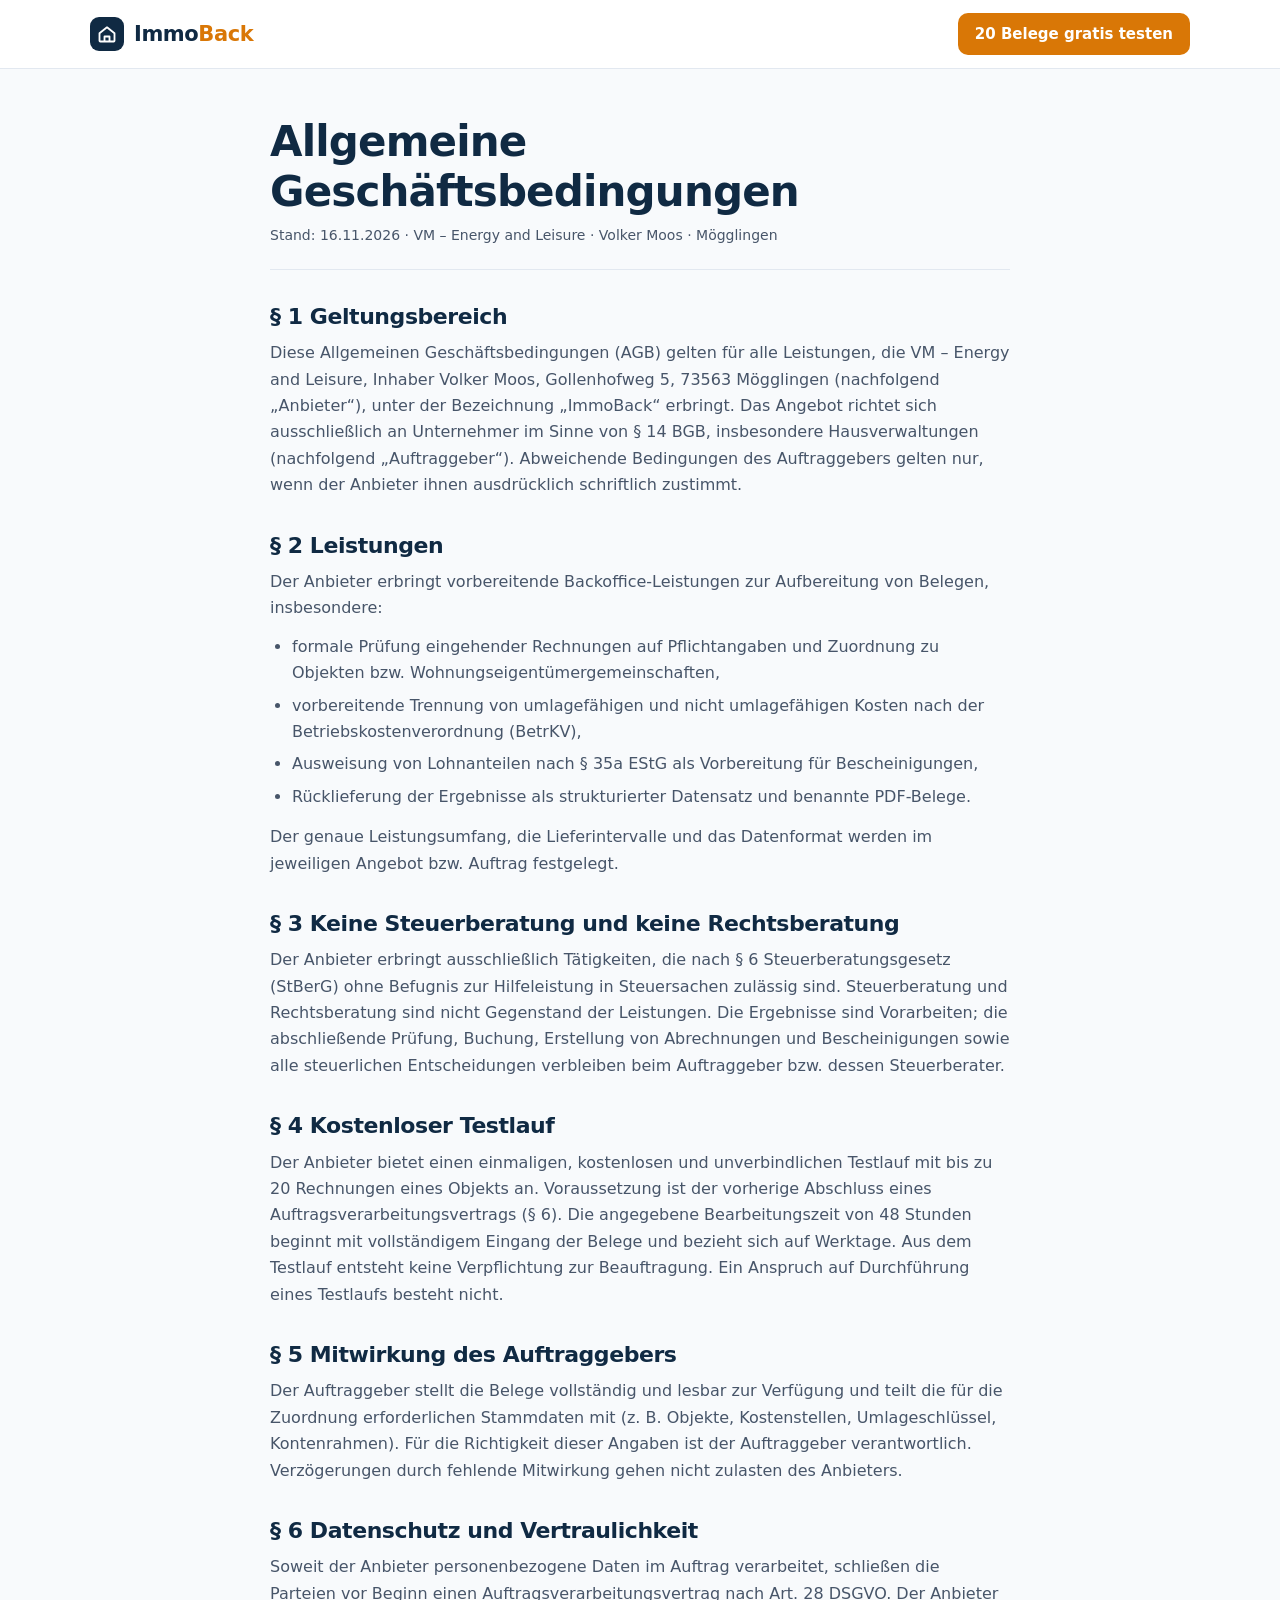
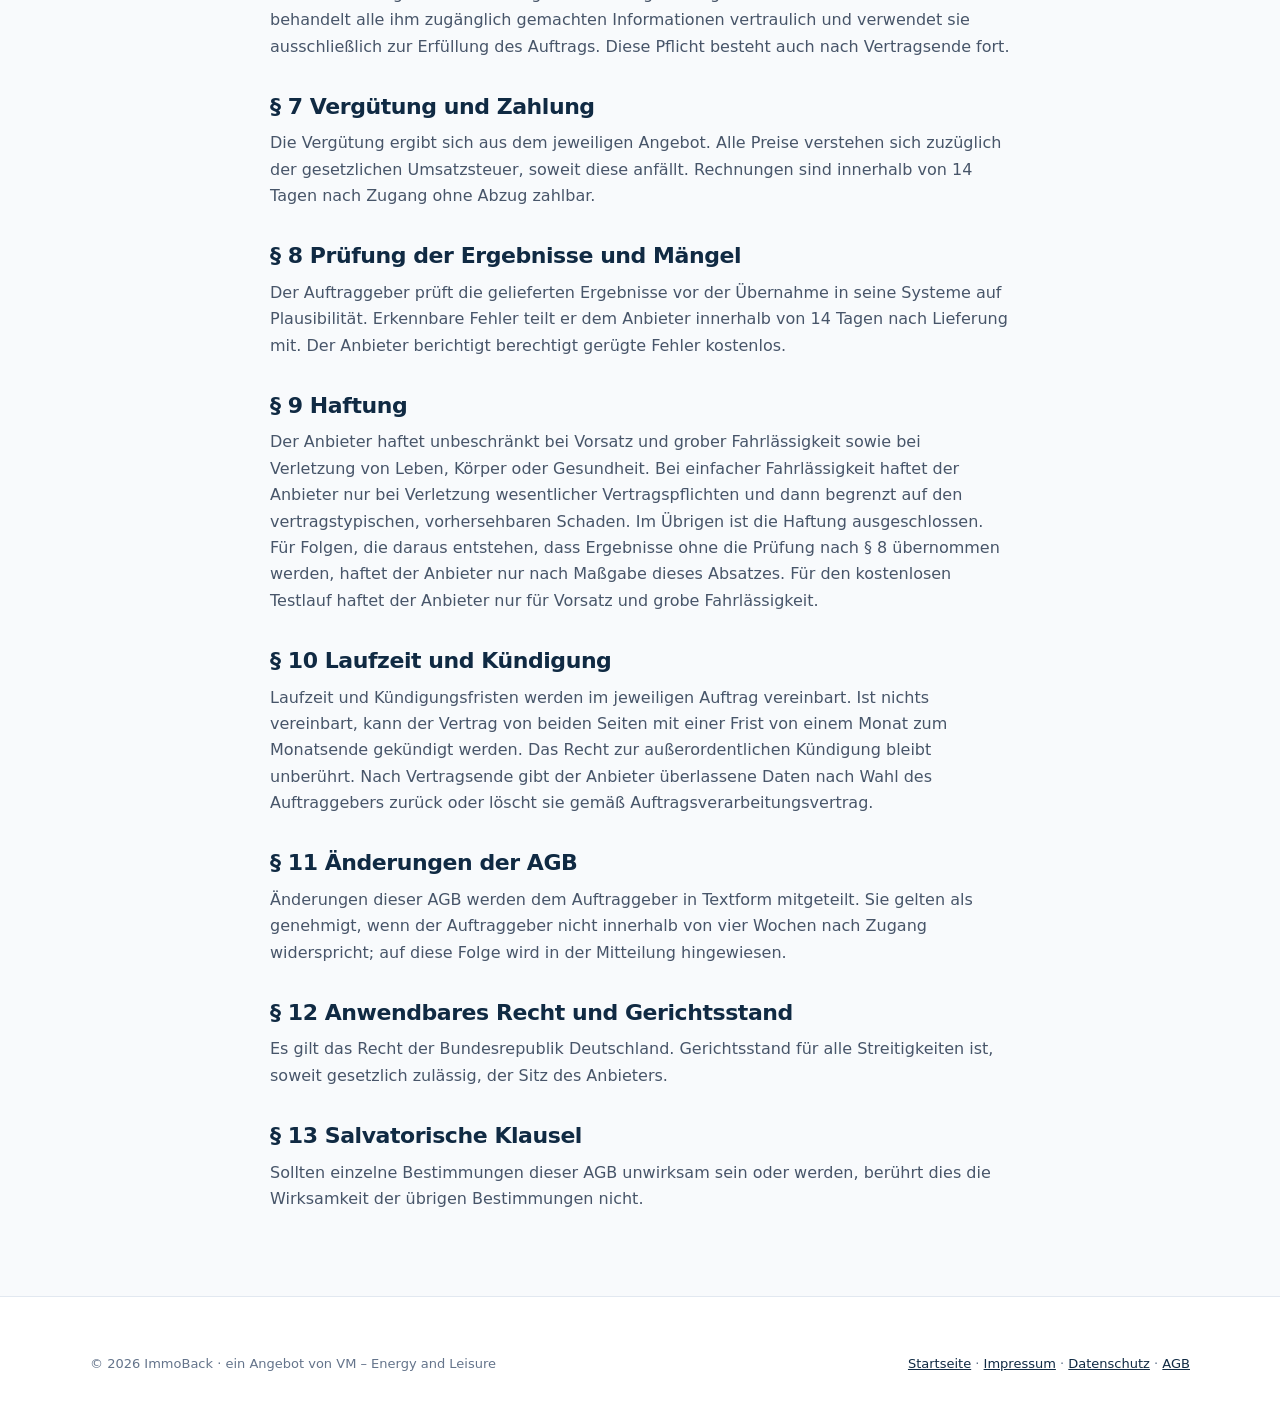
==== agb.html @ 3769d1e3 "ImmoBack Landingpage mit Impressum, Datenschutz und AGB (16.11.2026) Co-Authored-By: Claude Opus 5.5" ====
<!DOCTYPE html>
<!-- ImmoBack – agb.html -->
<!-- Erstellt: 16.11.2026 · Grundlage: AGB DokumentenOrganizer (VM – Energy and Leisure), angepasst auf Dienstleistung B2B -->
<!-- Hinweis: Vor Veröffentlichung rechtlich prüfen lassen (insbesondere § 3 / § 6 StBerG und Haftung). -->
<html lang="de">
<head>
<meta charset="UTF-8">
<meta name="viewport" content="width=device-width, initial-scale=1.0">
<title>AGB – ImmoBack</title>
<meta name="robots" content="noindex,follow">
<link rel="stylesheet" href="style.css">
</head>
<body>

<header class="site-header">
  <div class="wrap header-inner">
    <a href="index.html" class="logo" aria-label="ImmoBack – zur Startseite">
      <span class="logo-mark" aria-hidden="true"><svg width="20" height="20" viewBox="0 0 24 24" fill="none" stroke="currentColor" stroke-width="2.2" stroke-linejoin="round"><path d="M3 11l9-7 9 7v9a1 1 0 0 1-1 1H4a1 1 0 0 1-1-1z"/><path d="M9 21v-6h6v6"/></svg></span>
      <span>Immo<span class="accent">Back</span></span>
    </a>
    <a href="index.html#testlauf" class="btn btn-primary btn-sm">20 Belege gratis testen</a>
  </div>
</header>

<main class="legal">
  <div class="wrap">
    <h1>Allgemeine Geschäftsbedingungen</h1>
    <p class="meta">Stand: 16.11.2026 · VM – Energy and Leisure · Volker Moos · Mögglingen</p>

    <h2>§ 1 Geltungsbereich</h2>
    <p>Diese Allgemeinen Geschäftsbedingungen (AGB) gelten für alle Leistungen, die VM – Energy and Leisure, Inhaber Volker Moos, Gollenhofweg 5, 73563 Mögglingen (nachfolgend „Anbieter“), unter der Bezeichnung „ImmoBack“ erbringt. Das Angebot richtet sich ausschließlich an Unternehmer im Sinne von § 14 BGB, insbesondere Hausverwaltungen (nachfolgend „Auftraggeber“). Abweichende Bedingungen des Auftraggebers gelten nur, wenn der Anbieter ihnen ausdrücklich schriftlich zustimmt.</p>

    <h2>§ 2 Leistungen</h2>
    <p>Der Anbieter erbringt vorbereitende Backoffice-Leistungen zur Aufbereitung von Belegen, insbesondere:</p>
    <ul>
      <li>formale Prüfung eingehender Rechnungen auf Pflichtangaben und Zuordnung zu Objekten bzw. Wohnungseigentümergemeinschaften,</li>
      <li>vorbereitende Trennung von umlagefähigen und nicht umlagefähigen Kosten nach der Betriebskostenverordnung (BetrKV),</li>
      <li>Ausweisung von Lohnanteilen nach § 35a EStG als Vorbereitung für Bescheinigungen,</li>
      <li>Rücklieferung der Ergebnisse als strukturierter Datensatz und benannte PDF-Belege.</li>
    </ul>
    <p>Der genaue Leistungsumfang, die Lieferintervalle und das Datenformat werden im jeweiligen Angebot bzw. Auftrag festgelegt.</p>

    <h2>§ 3 Keine Steuerberatung und keine Rechtsberatung</h2>
    <p>Der Anbieter erbringt ausschließlich Tätigkeiten, die nach § 6 Steuerberatungsgesetz (StBerG) ohne Befugnis zur Hilfeleistung in Steuersachen zulässig sind. Steuerberatung und Rechtsberatung sind nicht Gegenstand der Leistungen. Die Ergebnisse sind Vorarbeiten; die abschließende Prüfung, Buchung, Erstellung von Abrechnungen und Bescheinigungen sowie alle steuerlichen Entscheidungen verbleiben beim Auftraggeber bzw. dessen Steuerberater.</p>

    <h2>§ 4 Kostenloser Testlauf</h2>
    <p>Der Anbieter bietet einen einmaligen, kostenlosen und unverbindlichen Testlauf mit bis zu 20 Rechnungen eines Objekts an. Voraussetzung ist der vorherige Abschluss eines Auftragsverarbeitungsvertrags (§ 6). Die angegebene Bearbeitungszeit von 48 Stunden beginnt mit vollständigem Eingang der Belege und bezieht sich auf Werktage. Aus dem Testlauf entsteht keine Verpflichtung zur Beauftragung. Ein Anspruch auf Durchführung eines Testlaufs besteht nicht.</p>

    <h2>§ 5 Mitwirkung des Auftraggebers</h2>
    <p>Der Auftraggeber stellt die Belege vollständig und lesbar zur Verfügung und teilt die für die Zuordnung erforderlichen Stammdaten mit (z. B. Objekte, Kostenstellen, Umlageschlüssel, Kontenrahmen). Für die Richtigkeit dieser Angaben ist der Auftraggeber verantwortlich. Verzögerungen durch fehlende Mitwirkung gehen nicht zulasten des Anbieters.</p>

    <h2>§ 6 Datenschutz und Vertraulichkeit</h2>
    <p>Soweit der Anbieter personenbezogene Daten im Auftrag verarbeitet, schließen die Parteien vor Beginn einen Auftragsverarbeitungsvertrag nach Art. 28 DSGVO. Der Anbieter behandelt alle ihm zugänglich gemachten Informationen vertraulich und verwendet sie ausschließlich zur Erfüllung des Auftrags. Diese Pflicht besteht auch nach Vertragsende fort.</p>

    <h2>§ 7 Vergütung und Zahlung</h2>
    <p>Die Vergütung ergibt sich aus dem jeweiligen Angebot. Alle Preise verstehen sich zuzüglich der gesetzlichen Umsatzsteuer, soweit diese anfällt. Rechnungen sind innerhalb von 14 Tagen nach Zugang ohne Abzug zahlbar.</p>

    <h2>§ 8 Prüfung der Ergebnisse und Mängel</h2>
    <p>Der Auftraggeber prüft die gelieferten Ergebnisse vor der Übernahme in seine Systeme auf Plausibilität. Erkennbare Fehler teilt er dem Anbieter innerhalb von 14 Tagen nach Lieferung mit. Der Anbieter berichtigt berechtigt gerügte Fehler kostenlos.</p>

    <h2>§ 9 Haftung</h2>
    <p>Der Anbieter haftet unbeschränkt bei Vorsatz und grober Fahrlässigkeit sowie bei Verletzung von Leben, Körper oder Gesundheit. Bei einfacher Fahrlässigkeit haftet der Anbieter nur bei Verletzung wesentlicher Vertragspflichten und dann begrenzt auf den vertragstypischen, vorhersehbaren Schaden. Im Übrigen ist die Haftung ausgeschlossen. Für Folgen, die daraus entstehen, dass Ergebnisse ohne die Prüfung nach § 8 übernommen werden, haftet der Anbieter nur nach Maßgabe dieses Absatzes. Für den kostenlosen Testlauf haftet der Anbieter nur für Vorsatz und grobe Fahrlässigkeit.</p>

    <h2>§ 10 Laufzeit und Kündigung</h2>
    <p>Laufzeit und Kündigungsfristen werden im jeweiligen Auftrag vereinbart. Ist nichts vereinbart, kann der Vertrag von beiden Seiten mit einer Frist von einem Monat zum Monatsende gekündigt werden. Das Recht zur außerordentlichen Kündigung bleibt unberührt. Nach Vertragsende gibt der Anbieter überlassene Daten nach Wahl des Auftraggebers zurück oder löscht sie gemäß Auftragsverarbeitungsvertrag.</p>

    <h2>§ 11 Änderungen der AGB</h2>
    <p>Änderungen dieser AGB werden dem Auftraggeber in Textform mitgeteilt. Sie gelten als genehmigt, wenn der Auftraggeber nicht innerhalb von vier Wochen nach Zugang widerspricht; auf diese Folge wird in der Mitteilung hingewiesen.</p>

    <h2>§ 12 Anwendbares Recht und Gerichtsstand</h2>
    <p>Es gilt das Recht der Bundesrepublik Deutschland. Gerichtsstand für alle Streitigkeiten ist, soweit gesetzlich zulässig, der Sitz des Anbieters.</p>

    <h2>§ 13 Salvatorische Klausel</h2>
    <p>Sollten einzelne Bestimmungen dieser AGB unwirksam sein oder werden, berührt dies die Wirksamkeit der übrigen Bestimmungen nicht.</p>
  </div>
</main>

<footer class="site-footer">
  <div class="wrap">
    <div class="footer-bottom" style="margin-top:0;border-top:0;padding-top:0;">
      <span>© 2026 ImmoBack · ein Angebot von VM – Energy and Leisure</span>
      <span><a href="index.html">Startseite</a> · <a href="impressum.html">Impressum</a> · <a href="datenschutz.html">Datenschutz</a> · <a href="agb.html">AGB</a></span>
    </div>
  </div>
</footer>
</body>
</html>
---- style.css ----
/* ImmoBack – Landingpage – style.css */
/* Erstellt: 16.11.2026 */

/* Schrift: Inter, falls auf dem Gerät installiert, sonst Systemschrift. Keine externen Schriftquellen. */

:root{
  --navy:#102A43;
  --navy-2:#243B53;
  --navy-3:#486581;
  --bg:#F8FAFC;
  --white:#FFFFFF;
  --line:#E2E8F0;
  --text:#102A43;
  --text-2:#475569;
  --accent:#D97706;
  --accent-dark:#B45309;
  --accent-soft:#FEF3C7;
  --ok:#047857;
  --err:#B91C1C;
  --radius:14px;
  --wrap:1140px;
  --font:"Inter",system-ui,-apple-system,"Segoe UI",Roboto,Arial,sans-serif;
}

*,*::before,*::after{box-sizing:border-box;margin:0;padding:0;}
html{scroll-behavior:smooth;scroll-padding-top:84px;-webkit-text-size-adjust:100%;}
body{background:var(--bg);color:var(--text);font-family:var(--font);font-size:17px;line-height:1.65;-webkit-font-smoothing:antialiased;overflow-x:hidden;}
img,svg{display:block;max-width:100%;}
a{color:var(--navy);}
:focus-visible{outline:3px solid var(--accent);outline-offset:3px;border-radius:6px;}

.wrap{width:100%;max-width:var(--wrap);margin:0 auto;padding:0 20px;}
.skip{position:absolute;left:-9999px;top:0;background:var(--navy);color:#fff;padding:10px 16px;z-index:100;}
.skip:focus{left:12px;top:12px;}

/* ---------- Buttons ---------- */
.btn{display:inline-flex;align-items:center;justify-content:center;gap:8px;min-height:50px;padding:12px 24px;border-radius:10px;font:inherit;font-weight:700;font-size:16px;line-height:1.25;text-decoration:none;text-align:center;cursor:pointer;border:1.5px solid transparent;transition:background .15s,border-color .15s,color .15s;}
.btn-primary{background:var(--accent);color:#fff;}
.btn-primary:hover{background:var(--accent-dark);}
.btn-ghost{background:transparent;color:var(--navy);border-color:var(--navy);}
.btn-ghost:hover{background:var(--navy);color:#fff;}
.btn-sm{min-height:42px;padding:8px 16px;font-size:15px;}
.btn[disabled]{opacity:.65;cursor:wait;}

/* ---------- Header ---------- */
.site-header{position:sticky;top:0;z-index:50;background:rgba(255,255,255,.96);border-bottom:1px solid var(--line);backdrop-filter:saturate(1.4) blur(6px);}
.header-inner{display:flex;align-items:center;justify-content:space-between;gap:16px;height:68px;}
.logo{display:flex;align-items:center;gap:10px;text-decoration:none;color:var(--navy);font-weight:800;font-size:21px;letter-spacing:-.02em;}
.logo-mark{width:34px;height:34px;border-radius:9px;background:var(--navy);color:#fff;display:grid;place-items:center;}
.logo span.accent{color:var(--accent);}
.nav{display:none;gap:26px;}
.nav a{color:var(--text-2);text-decoration:none;font-size:15px;font-weight:500;}
.nav a:hover{color:var(--navy);}
.header-cta{display:none;}
.menu-btn{display:inline-flex;align-items:center;justify-content:center;width:44px;height:44px;border:1px solid var(--line);border-radius:10px;background:#fff;color:var(--navy);cursor:pointer;}
.mobile-nav{display:none;border-top:1px solid var(--line);background:#fff;}
.mobile-nav.open{display:block;}
.mobile-nav a{display:block;padding:14px 20px;border-bottom:1px solid var(--line);color:var(--navy);text-decoration:none;font-weight:500;}
.mobile-nav .btn{margin:16px 20px;display:flex;}

/* ---------- Sections ---------- */
section{padding:72px 0;}
.section-alt{background:var(--white);border-top:1px solid var(--line);border-bottom:1px solid var(--line);}
.eyebrow{display:inline-block;font-size:13px;font-weight:700;letter-spacing:.08em;text-transform:uppercase;color:var(--accent-dark);margin-bottom:10px;}
h1,h2,h3{color:var(--navy);letter-spacing:-.02em;line-height:1.2;overflow-wrap:break-word;hyphens:auto;}
h2{font-size:clamp(28px,4.2vw,40px);font-weight:800;margin-bottom:14px;}
h3{font-size:19px;font-weight:700;margin-bottom:8px;}
.lead{font-size:18px;color:var(--text-2);max-width:720px;}
.section-head{margin-bottom:40px;}
.section-head.center{text-align:center;}
.section-head.center .lead{margin:0 auto;}

/* ---------- Hero ---------- */
.hero{padding:56px 0 64px;background:linear-gradient(180deg,#fff 0%,var(--bg) 100%);}
.badge{display:inline-flex;align-items:center;gap:8px;background:#fff;border:1px solid var(--line);color:var(--navy-2);font-size:14px;font-weight:600;padding:7px 14px;border-radius:999px;margin-bottom:22px;}
.badge-dot{width:8px;height:8px;border-radius:50%;background:var(--accent);}
.hero h1{font-size:clamp(32px,5.6vw,56px);font-weight:800;max-width:900px;margin-bottom:20px;}
.hero h1 em{font-style:normal;color:var(--accent-dark);}
.hero .lead{font-size:clamp(17px,2vw,20px);max-width:780px;margin-bottom:30px;}
.hero-ctas{display:flex;flex-direction:column;gap:12px;margin-bottom:38px;}
.trust{display:grid;gap:12px;list-style:none;}
.trust li{display:flex;align-items:flex-start;gap:12px;background:#fff;border:1px solid var(--line);border-radius:12px;padding:14px 16px;font-size:15px;font-weight:500;color:var(--navy-2);}
.trust svg{flex:0 0 22px;color:var(--ok);margin-top:1px;}

/* ---------- Cards ---------- */
.grid{display:grid;gap:18px;}
.card{background:#fff;border:1px solid var(--line);border-radius:var(--radius);padding:26px;}
.card p{color:var(--text-2);font-size:16px;}
.icon-box{width:46px;height:46px;border-radius:12px;display:grid;place-items:center;margin-bottom:16px;background:var(--bg);border:1px solid var(--line);color:var(--navy);}
.card-problem .icon-box{background:var(--accent-soft);border-color:#FDE68A;color:var(--accent-dark);}
.num{display:inline-grid;place-items:center;width:34px;height:34px;border-radius:50%;background:var(--navy);color:#fff;font-weight:700;font-size:15px;margin-bottom:14px;}
.legal-note{margin-top:26px;display:flex;gap:12px;align-items:flex-start;background:var(--bg);border:1px solid var(--line);border-radius:12px;padding:16px 18px;font-size:15px;color:var(--text-2);}
.legal-note svg{flex:0 0 20px;color:var(--navy-3);margin-top:2px;}

/* ---------- Steps ---------- */
.steps{display:grid;gap:18px;counter-reset:step;list-style:none;}
.step{position:relative;background:#fff;border:1px solid var(--line);border-radius:var(--radius);padding:26px 26px 26px 26px;}
.step-head{display:flex;align-items:center;gap:14px;margin-bottom:12px;}
.step-num{flex:0 0 44px;width:44px;height:44px;border-radius:50%;background:var(--accent);color:#fff;font-weight:800;font-size:18px;display:grid;place-items:center;}
.step-label{font-size:13px;font-weight:700;letter-spacing:.06em;text-transform:uppercase;color:var(--text-2);}
.step p{color:var(--text-2);font-size:16px;}

/* ---------- Security ---------- */
.security{background:var(--navy);color:#D9E2EC;border:0;}
.security h2,.security h3{color:#fff;}
.security .lead{color:#BCCCDC;}
.security .eyebrow{color:#FBBF24;}
.sec-card{background:var(--navy-2);border:1px solid #334E68;border-radius:var(--radius);padding:28px;}
.sec-card p{color:#D9E2EC;font-size:16px;}
.sec-card .icon-box{background:#102A43;border-color:#334E68;color:#FBBF24;}

/* ---------- Offer ---------- */
.offer{display:grid;gap:22px;}
.offer-box{background:var(--accent-soft);border:1.5px solid #FCD34D;border-radius:18px;padding:30px 26px;}
.offer-box h2{font-size:clamp(26px,3.6vw,34px);}
.offer-box p{color:var(--navy-2);margin-bottom:16px;}
.offer-list{list-style:none;display:grid;gap:10px;margin-top:20px;}
.offer-list li{display:flex;gap:10px;align-items:flex-start;font-weight:500;color:var(--navy);font-size:16px;}
.offer-list svg{flex:0 0 20px;color:var(--ok);margin-top:3px;}

.form-card{background:#fff;border:1px solid var(--line);border-radius:18px;padding:28px 22px;}
.form-card h3{font-size:21px;margin-bottom:4px;}
.form-card .hint{font-size:14px;color:var(--text-2);margin-bottom:20px;}
.field{margin-bottom:16px;}
.field-row{display:grid;gap:0 14px;}
label{display:block;font-size:14px;font-weight:600;color:var(--navy);margin-bottom:6px;}
label .opt{font-weight:400;color:var(--text-2);}
input[type=text],input[type=email],input[type=tel],select{width:100%;min-height:48px;padding:11px 14px;border:1.5px solid var(--line);border-radius:10px;background:#fff;color:var(--text);font:inherit;font-size:16px;}
select{appearance:none;background-image:url("data:image/svg+xml,%3Csvg xmlns='http://www.w3.org/2000/svg' width='12' height='8' viewBox='0 0 12 8'%3E%3Cpath d='M1 1l5 5 5-5' fill='none' stroke='%23102A43' stroke-width='2'/%3E%3C/svg%3E");background-repeat:no-repeat;background-position:right 14px center;padding-right:40px;}
input:focus,select:focus{outline:none;border-color:var(--navy-3);box-shadow:0 0 0 3px rgba(72,101,129,.18);}
.field.invalid input,.field.invalid select{border-color:var(--err);}
.field-error{display:none;color:var(--err);font-size:13px;margin-top:5px;}
.field.invalid .field-error{display:block;}
.check{display:flex;gap:10px;align-items:flex-start;font-size:14px;font-weight:400;color:var(--text-2);line-height:1.5;}
.check input{flex:0 0 20px;width:20px;height:20px;margin-top:1px;accent-color:var(--navy);}
.hp{position:absolute!important;left:-10000px!important;width:1px;height:1px;overflow:hidden;}
.form-card .btn{width:100%;margin-top:6px;}
.form-status{display:none;margin-top:16px;padding:14px 16px;border-radius:10px;font-size:15px;}
.form-status.show{display:block;}
.form-status.ok{background:#ECFDF5;border:1px solid #A7F3D0;color:#065F46;}
.form-status.err{background:#FEF2F2;border:1px solid #FECACA;color:#991B1B;}
.form-small{font-size:13px;color:var(--text-2);margin-top:14px;}

/* ---------- Footer ---------- */
.site-footer{background:#fff;border-top:1px solid var(--line);padding:56px 0 28px;}
.footer-grid{display:grid;gap:32px;}
.contact-person{display:flex;gap:18px;align-items:center;}
.photo{flex:0 0 88px;width:88px;height:88px;border-radius:50%;background:var(--bg);border:1.5px dashed #94A3B8;display:grid;place-items:center;color:#64748B;font-size:12px;text-align:center;line-height:1.3;}
.contact-person .role{font-size:13px;font-weight:700;letter-spacing:.06em;text-transform:uppercase;color:var(--accent-dark);}
.contact-person .name{font-size:19px;font-weight:700;color:var(--navy);}
.contact-person a{color:var(--text-2);text-decoration:none;font-size:15px;display:block;}
.contact-person a:hover{color:var(--navy);}
.footer-col-title{font-size:13px;font-weight:700;letter-spacing:.06em;text-transform:uppercase;color:var(--navy);margin-bottom:10px;}
.footer-links a{display:block;color:var(--text-2);text-decoration:none;font-size:15px;padding:4px 0;}
.footer-links a:hover{color:var(--navy);}
.footer-bottom{margin-top:40px;padding-top:20px;border-top:1px solid var(--line);font-size:13px;color:#64748B;display:flex;flex-wrap:wrap;gap:8px 20px;justify-content:space-between;}

/* ---------- Rechtsseiten ---------- */
.legal{padding:48px 0 72px;}
.legal .wrap{max-width:780px;}
.legal h1{font-size:clamp(30px,5vw,42px);font-weight:800;margin-bottom:6px;}
.legal .meta{font-size:14px;color:var(--text-2);padding-bottom:22px;margin-bottom:28px;border-bottom:1px solid var(--line);}
.legal h2{font-size:22px;margin:34px 0 10px;}
.legal h3{font-size:17px;margin:22px 0 6px;}
.legal p,.legal li{color:var(--text-2);font-size:16px;}
.legal p{margin-bottom:12px;}
.legal ul{padding-left:22px;margin-bottom:14px;}
.legal li{margin-bottom:6px;}
.box{background:#fff;border:1px solid var(--line);border-radius:12px;padding:18px 22px;margin:16px 0;font-size:16px;line-height:1.8;color:var(--text);}
.box-note{background:var(--bg);}

/* ---------- Breakpoints ---------- */
@media (min-width:640px){
  .hero-ctas{flex-direction:row;flex-wrap:wrap;}
  .field-row{grid-template-columns:1fr 1fr;}
  .grid-2{grid-template-columns:1fr 1fr;}
  .form-card{padding:32px 30px;}
}
@media (min-width:900px){
  section{padding:96px 0;}
  .hero{padding:84px 0 88px;}
  .trust{grid-template-columns:repeat(3,1fr);}
  .grid-3{grid-template-columns:repeat(3,1fr);}
  .grid-4{grid-template-columns:repeat(2,1fr);}
  .steps{grid-template-columns:repeat(3,1fr);}
  .offer{grid-template-columns:1fr 1fr;align-items:start;gap:32px;}
  .offer-box{padding:40px 36px;position:sticky;top:96px;}
  .footer-grid{grid-template-columns:1.4fr 1fr 1fr;}
}
@media (min-width:1080px){
  .nav{display:flex;}
  .header-cta{display:inline-flex;}
  .menu-btn,.mobile-nav,.mobile-nav.open{display:none;}
}
@media (prefers-reduced-motion:reduce){html{scroll-behavior:auto;}*{transition:none!important;}}
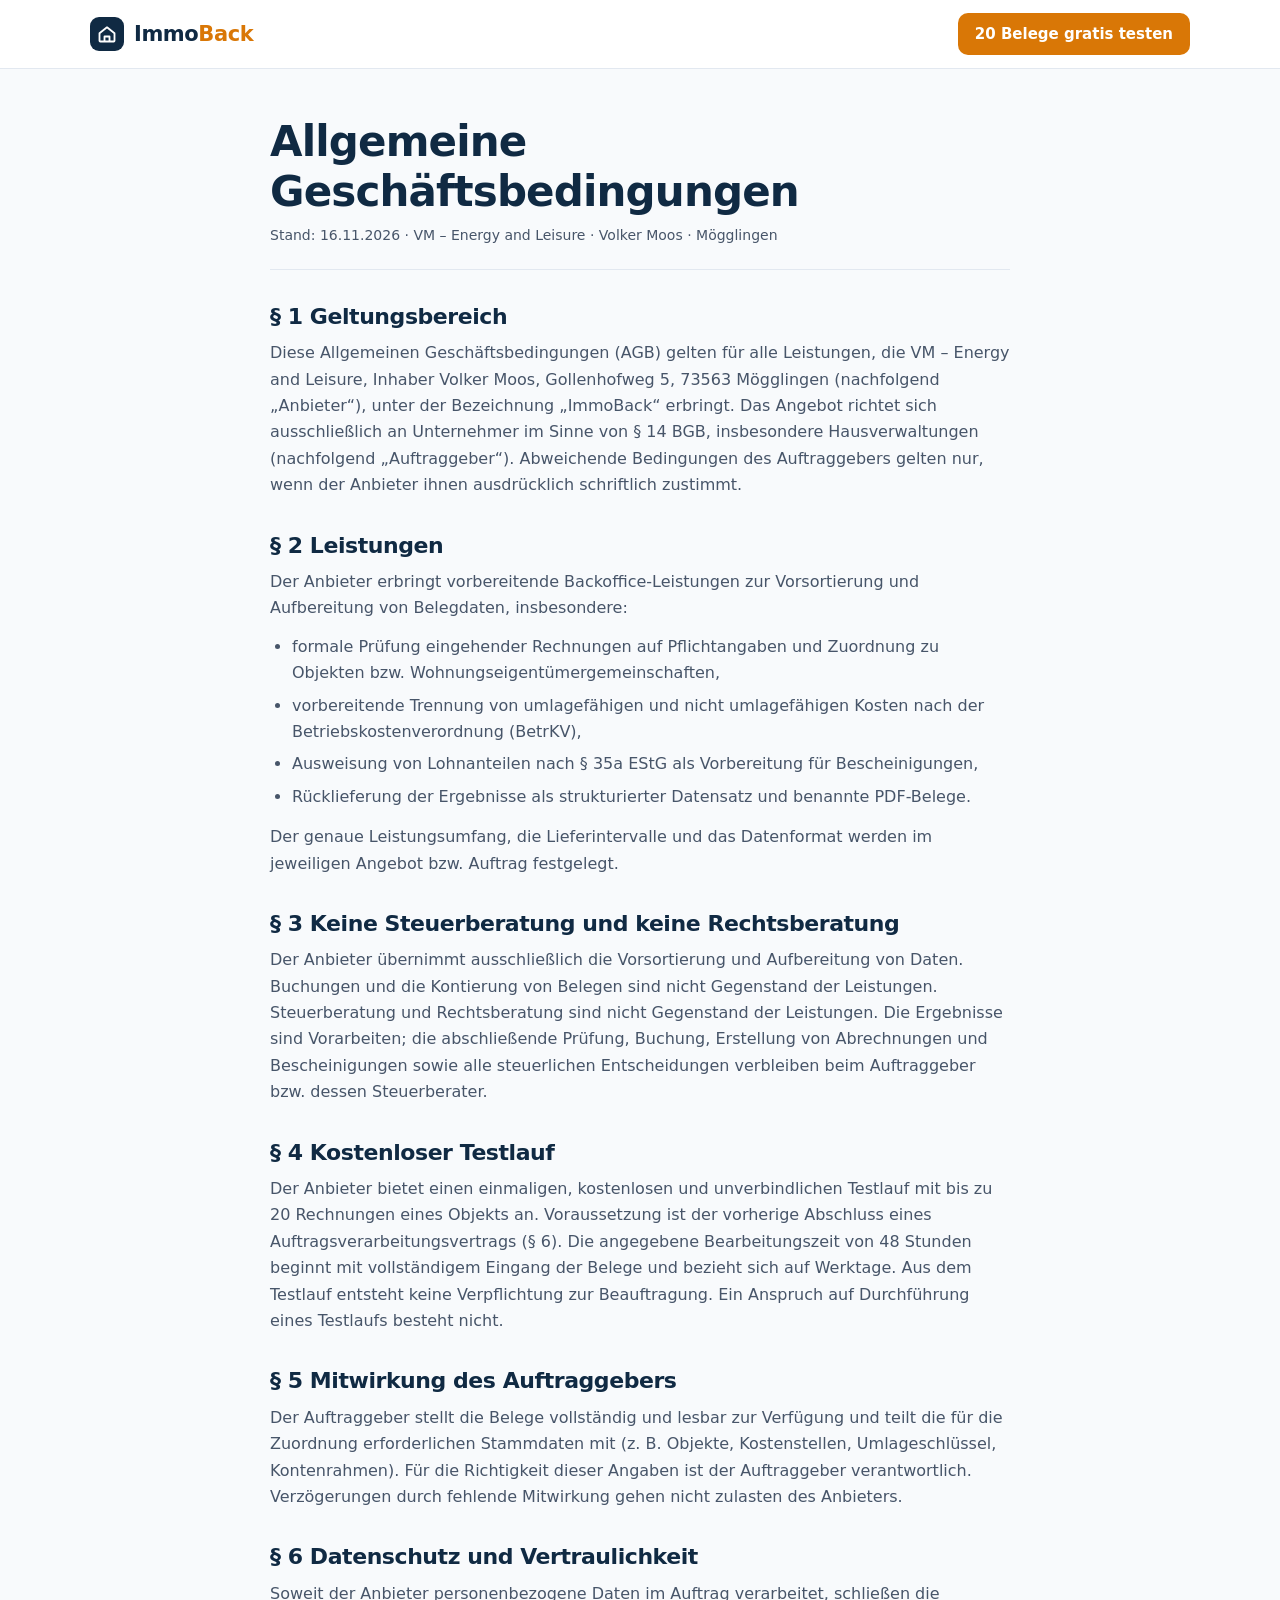
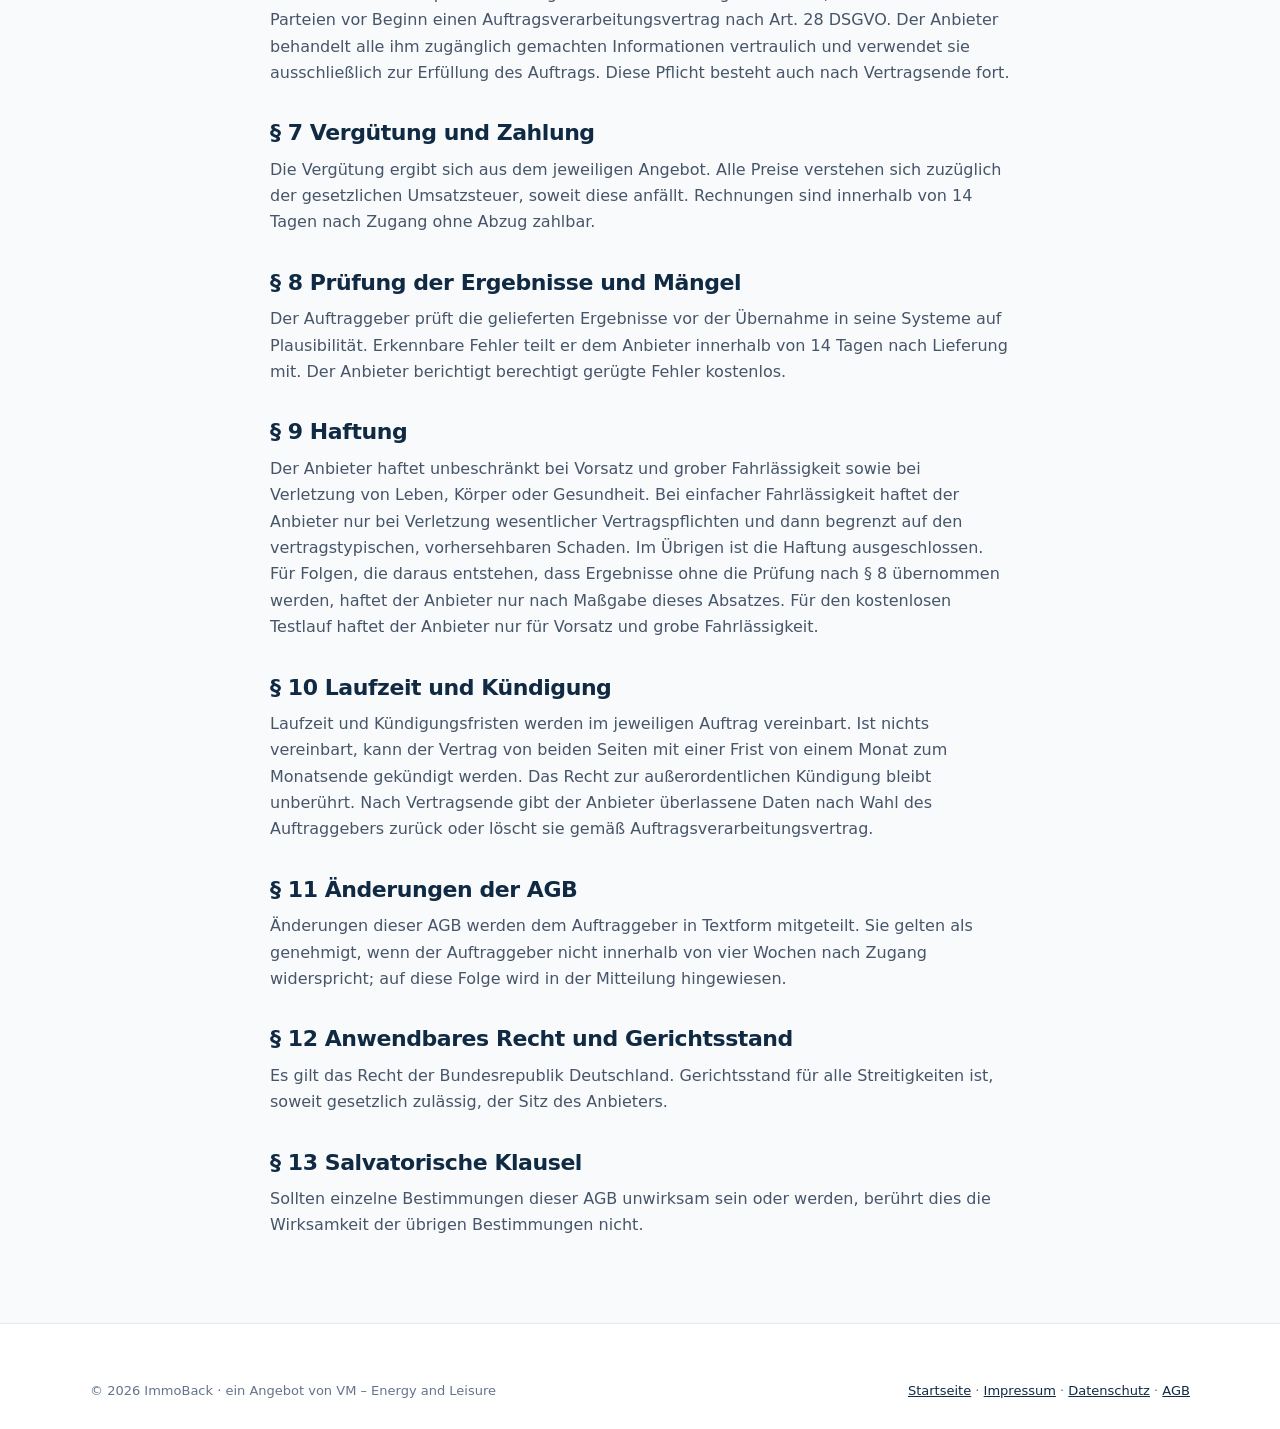
==== commit b0962d1e: "Wortlaut Vorsortierung statt Kontierung, n8n Hosting IONOS, Foto entfernt, offene Punkte (16.11.2026" ====
--- a/agb.html
+++ b/agb.html
@@ -1,6 +1,7 @@
 <!DOCTYPE html>
 <!-- ImmoBack – agb.html -->
 <!-- Erstellt: 16.11.2026 · Grundlage: AGB DokumentenOrganizer (VM – Energy and Leisure), angepasst auf Dienstleistung B2B -->
+<!-- Geändert: 16.11.2026 (Wortlaut Vorsortierung und Aufbereitung) -->
 <!-- Hinweis: Vor Veröffentlichung rechtlich prüfen lassen (insbesondere § 3 / § 6 StBerG und Haftung). -->
 <html lang="de">
 <head>
@@ -31,7 +32,7 @@
     <p>Diese Allgemeinen Geschäftsbedingungen (AGB) gelten für alle Leistungen, die VM – Energy and Leisure, Inhaber Volker Moos, Gollenhofweg 5, 73563 Mögglingen (nachfolgend „Anbieter“), unter der Bezeichnung „ImmoBack“ erbringt. Das Angebot richtet sich ausschließlich an Unternehmer im Sinne von § 14 BGB, insbesondere Hausverwaltungen (nachfolgend „Auftraggeber“). Abweichende Bedingungen des Auftraggebers gelten nur, wenn der Anbieter ihnen ausdrücklich schriftlich zustimmt.</p>
 
     <h2>§ 2 Leistungen</h2>
-    <p>Der Anbieter erbringt vorbereitende Backoffice-Leistungen zur Aufbereitung von Belegen, insbesondere:</p>
+    <p>Der Anbieter erbringt vorbereitende Backoffice-Leistungen zur Vorsortierung und Aufbereitung von Belegdaten, insbesondere:</p>
     <ul>
       <li>formale Prüfung eingehender Rechnungen auf Pflichtangaben und Zuordnung zu Objekten bzw. Wohnungseigentümergemeinschaften,</li>
       <li>vorbereitende Trennung von umlagefähigen und nicht umlagefähigen Kosten nach der Betriebskostenverordnung (BetrKV),</li>
@@ -41,7 +42,7 @@
     <p>Der genaue Leistungsumfang, die Lieferintervalle und das Datenformat werden im jeweiligen Angebot bzw. Auftrag festgelegt.</p>
 
     <h2>§ 3 Keine Steuerberatung und keine Rechtsberatung</h2>
-    <p>Der Anbieter erbringt ausschließlich Tätigkeiten, die nach § 6 Steuerberatungsgesetz (StBerG) ohne Befugnis zur Hilfeleistung in Steuersachen zulässig sind. Steuerberatung und Rechtsberatung sind nicht Gegenstand der Leistungen. Die Ergebnisse sind Vorarbeiten; die abschließende Prüfung, Buchung, Erstellung von Abrechnungen und Bescheinigungen sowie alle steuerlichen Entscheidungen verbleiben beim Auftraggeber bzw. dessen Steuerberater.</p>
+    <p>Der Anbieter übernimmt ausschließlich die Vorsortierung und Aufbereitung von Daten. Buchungen und die Kontierung von Belegen sind nicht Gegenstand der Leistungen. Steuerberatung und Rechtsberatung sind nicht Gegenstand der Leistungen. Die Ergebnisse sind Vorarbeiten; die abschließende Prüfung, Buchung, Erstellung von Abrechnungen und Bescheinigungen sowie alle steuerlichen Entscheidungen verbleiben beim Auftraggeber bzw. dessen Steuerberater.</p>
 
     <h2>§ 4 Kostenloser Testlauf</h2>
     <p>Der Anbieter bietet einen einmaligen, kostenlosen und unverbindlichen Testlauf mit bis zu 20 Rechnungen eines Objekts an. Voraussetzung ist der vorherige Abschluss eines Auftragsverarbeitungsvertrags (§ 6). Die angegebene Bearbeitungszeit von 48 Stunden beginnt mit vollständigem Eingang der Belege und bezieht sich auf Werktage. Aus dem Testlauf entsteht keine Verpflichtung zur Beauftragung. Ein Anspruch auf Durchführung eines Testlaufs besteht nicht.</p>
--- a/style.css
+++ b/style.css
@@ -1,5 +1,5 @@
 /* ImmoBack – Landingpage – style.css */
-/* Erstellt: 16.11.2026 */
+/* Erstellt: 16.11.2026 · Geändert: 16.11.2026 (Foto entfernt) */
 
 /* Schrift: Inter, falls auf dem Gerät installiert, sonst Systemschrift. Keine externen Schriftquellen. */
 
@@ -145,7 +145,6 @@
 .site-footer{background:#fff;border-top:1px solid var(--line);padding:56px 0 28px;}
 .footer-grid{display:grid;gap:32px;}
 .contact-person{display:flex;gap:18px;align-items:center;}
-.photo{flex:0 0 88px;width:88px;height:88px;border-radius:50%;background:var(--bg);border:1.5px dashed #94A3B8;display:grid;place-items:center;color:#64748B;font-size:12px;text-align:center;line-height:1.3;}
 .contact-person .role{font-size:13px;font-weight:700;letter-spacing:.06em;text-transform:uppercase;color:var(--accent-dark);}
 .contact-person .name{font-size:19px;font-weight:700;color:var(--navy);}
 .contact-person a{color:var(--text-2);text-decoration:none;font-size:15px;display:block;}
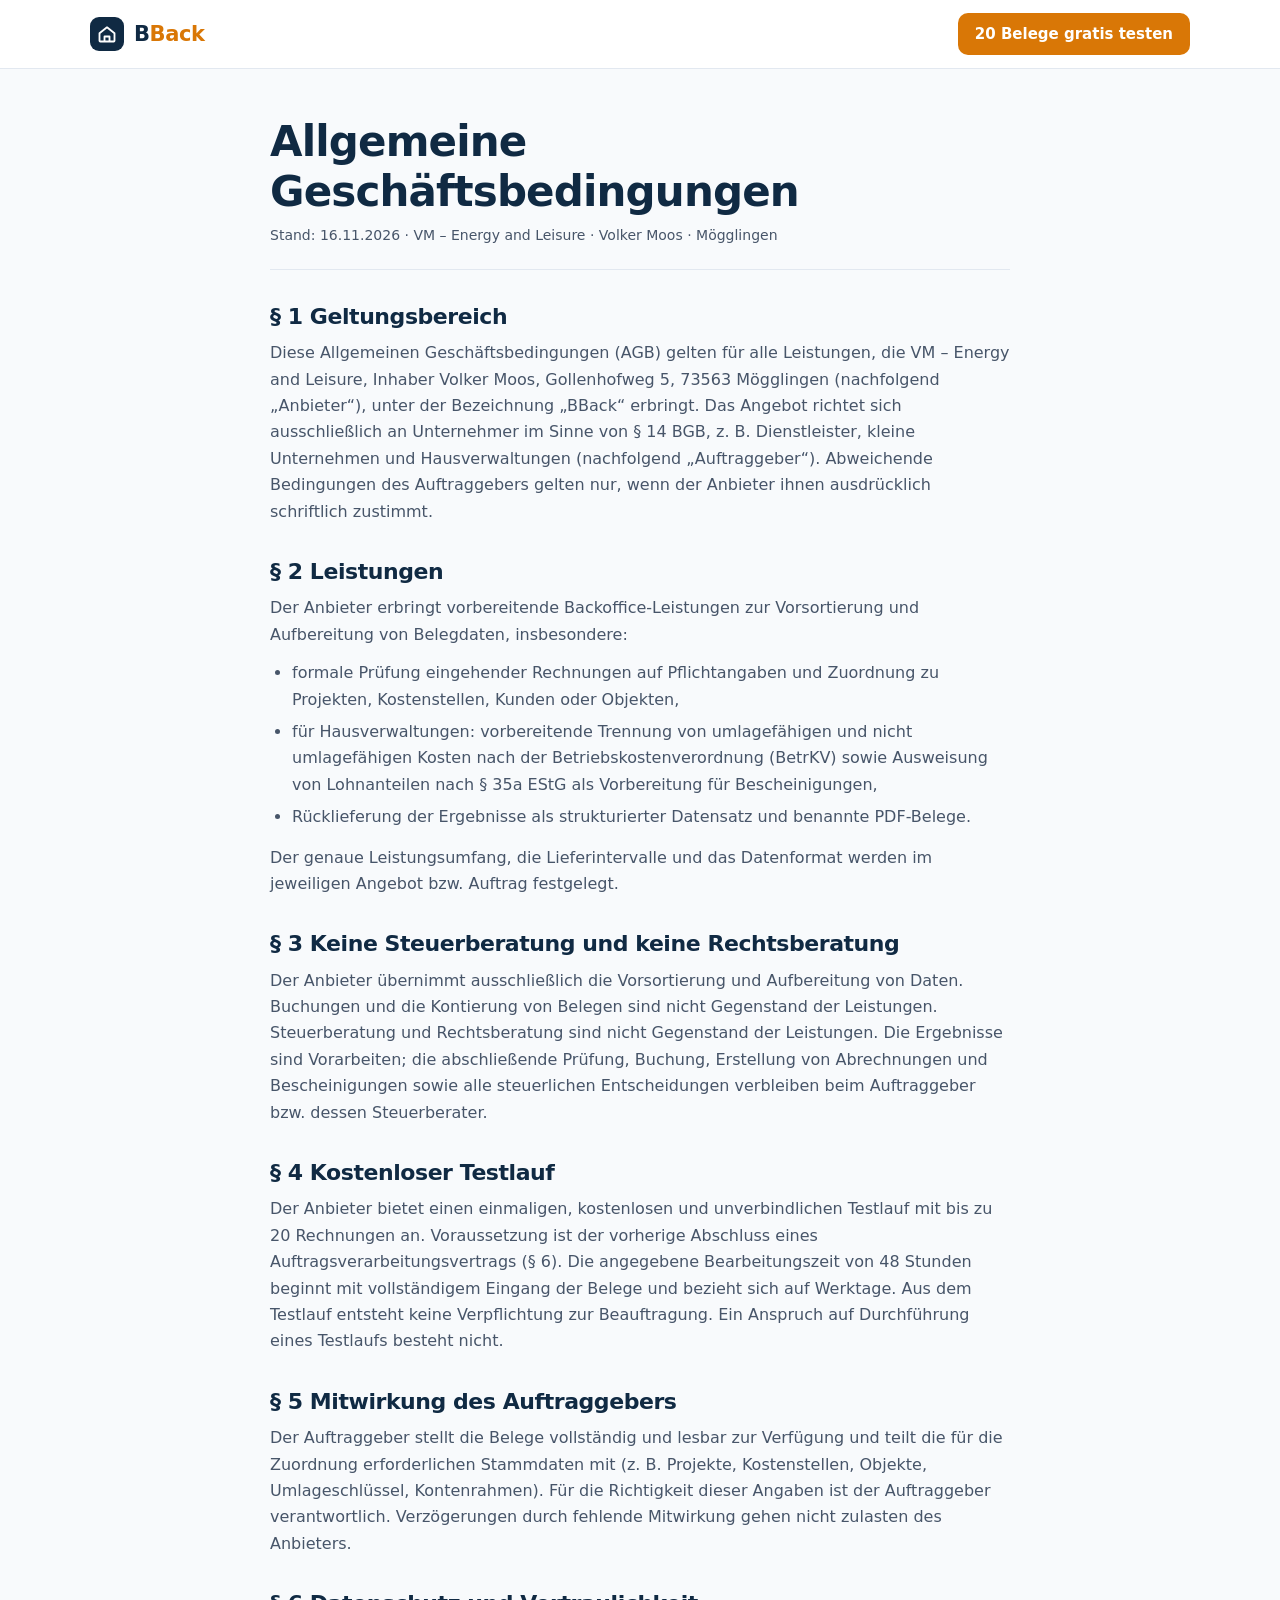
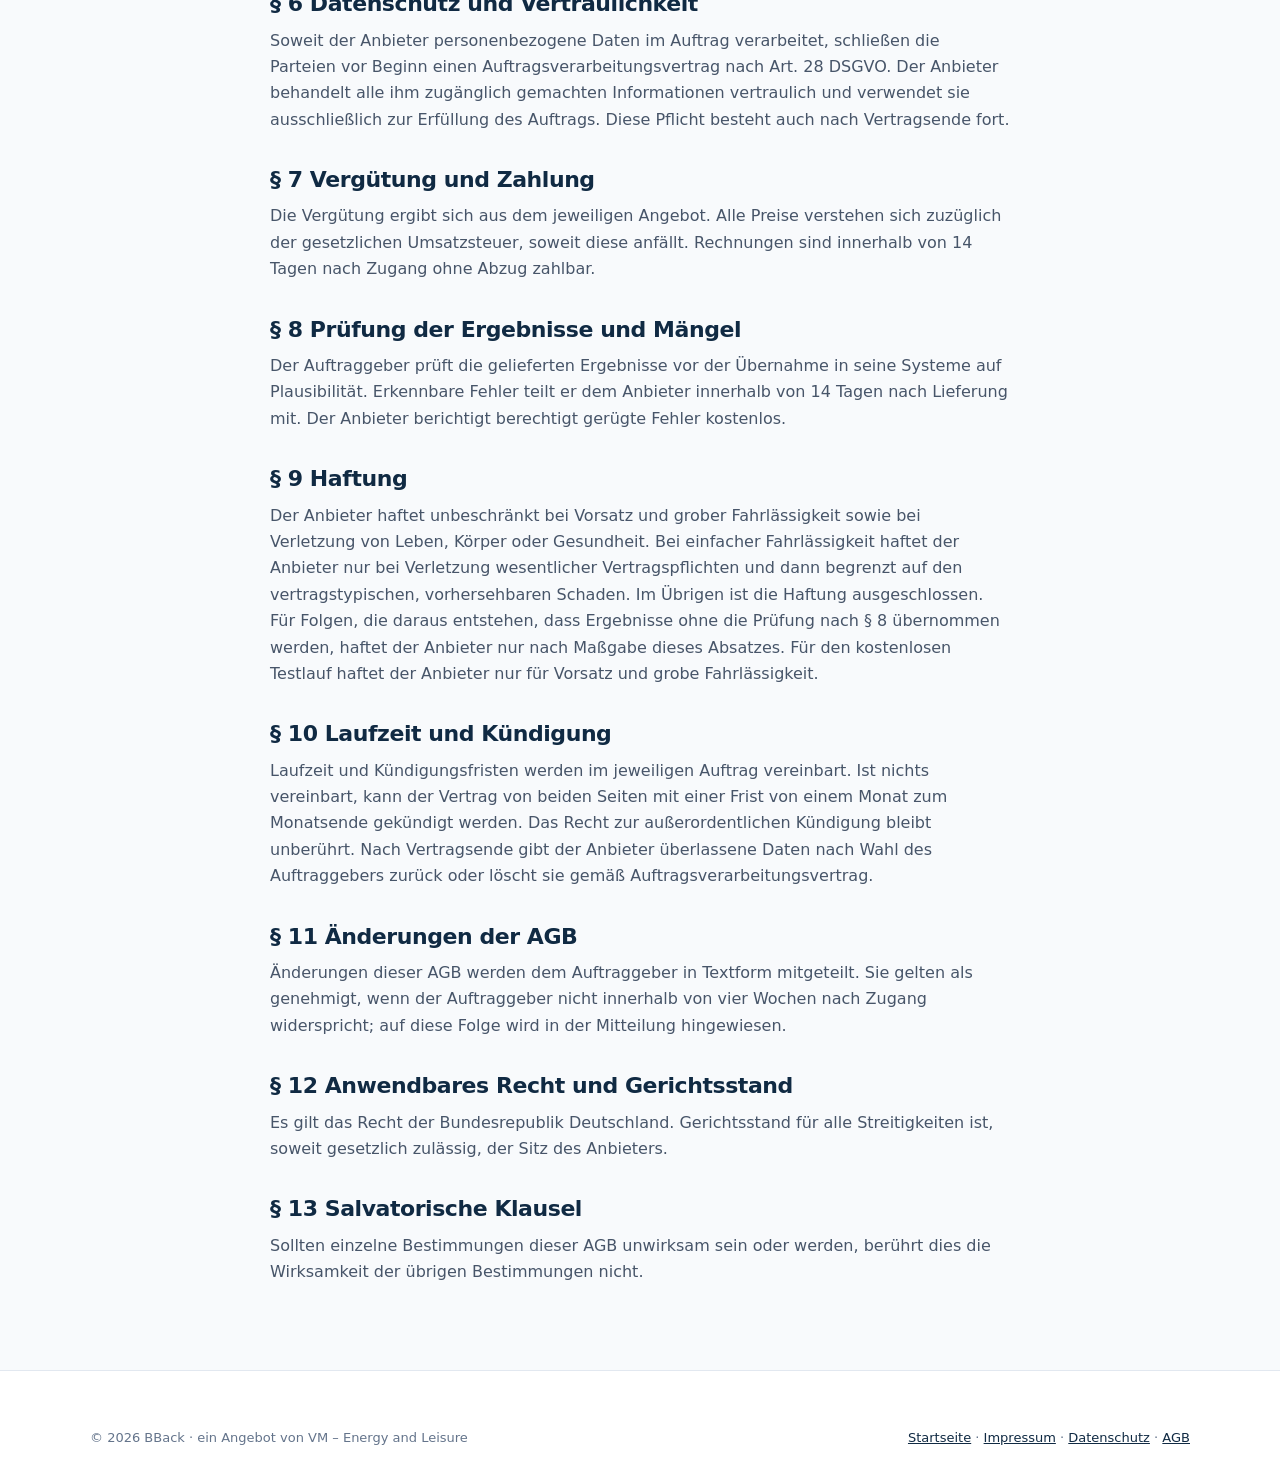
==== commit d973e244: "Universell für Dienstleister, kleine Unternehmen und Hausverwaltungen, Logo BBack, Formular Branche " ====
--- a/agb.html
+++ b/agb.html
@@ -1,13 +1,13 @@
 <!DOCTYPE html>
-<!-- ImmoBack – agb.html -->
+<!-- BBack – agb.html -->
 <!-- Erstellt: 16.11.2026 · Grundlage: AGB DokumentenOrganizer (VM – Energy and Leisure), angepasst auf Dienstleistung B2B -->
-<!-- Geändert: 16.11.2026 (Wortlaut Vorsortierung und Aufbereitung) -->
+<!-- Geändert: 16.11.2026 (Wortlaut Vorsortierung und Aufbereitung) · 18.11.2026 (Name BBack, universell für Unternehmer) -->
 <!-- Hinweis: Vor Veröffentlichung rechtlich prüfen lassen (insbesondere § 3 / § 6 StBerG und Haftung). -->
 <html lang="de">
 <head>
 <meta charset="UTF-8">
 <meta name="viewport" content="width=device-width, initial-scale=1.0">
-<title>AGB – ImmoBack</title>
+<title>AGB – BBack</title>
 <meta name="robots" content="noindex,follow">
 <link rel="stylesheet" href="style.css">
 </head>
@@ -15,9 +15,9 @@
 
 <header class="site-header">
   <div class="wrap header-inner">
-    <a href="index.html" class="logo" aria-label="ImmoBack – zur Startseite">
+    <a href="index.html" class="logo" aria-label="BBack – zur Startseite">
       <span class="logo-mark" aria-hidden="true"><svg width="20" height="20" viewBox="0 0 24 24" fill="none" stroke="currentColor" stroke-width="2.2" stroke-linejoin="round"><path d="M3 11l9-7 9 7v9a1 1 0 0 1-1 1H4a1 1 0 0 1-1-1z"/><path d="M9 21v-6h6v6"/></svg></span>
-      <span>Immo<span class="accent">Back</span></span>
+      <span>B<span class="accent">Back</span></span>
     </a>
     <a href="index.html#testlauf" class="btn btn-primary btn-sm">20 Belege gratis testen</a>
   </div>
@@ -29,14 +29,13 @@
     <p class="meta">Stand: 16.11.2026 · VM – Energy and Leisure · Volker Moos · Mögglingen</p>
 
     <h2>§ 1 Geltungsbereich</h2>
-    <p>Diese Allgemeinen Geschäftsbedingungen (AGB) gelten für alle Leistungen, die VM – Energy and Leisure, Inhaber Volker Moos, Gollenhofweg 5, 73563 Mögglingen (nachfolgend „Anbieter“), unter der Bezeichnung „ImmoBack“ erbringt. Das Angebot richtet sich ausschließlich an Unternehmer im Sinne von § 14 BGB, insbesondere Hausverwaltungen (nachfolgend „Auftraggeber“). Abweichende Bedingungen des Auftraggebers gelten nur, wenn der Anbieter ihnen ausdrücklich schriftlich zustimmt.</p>
+    <p>Diese Allgemeinen Geschäftsbedingungen (AGB) gelten für alle Leistungen, die VM – Energy and Leisure, Inhaber Volker Moos, Gollenhofweg 5, 73563 Mögglingen (nachfolgend „Anbieter“), unter der Bezeichnung „BBack“ erbringt. Das Angebot richtet sich ausschließlich an Unternehmer im Sinne von § 14 BGB, z. B. Dienstleister, kleine Unternehmen und Hausverwaltungen (nachfolgend „Auftraggeber“). Abweichende Bedingungen des Auftraggebers gelten nur, wenn der Anbieter ihnen ausdrücklich schriftlich zustimmt.</p>
 
     <h2>§ 2 Leistungen</h2>
     <p>Der Anbieter erbringt vorbereitende Backoffice-Leistungen zur Vorsortierung und Aufbereitung von Belegdaten, insbesondere:</p>
     <ul>
-      <li>formale Prüfung eingehender Rechnungen auf Pflichtangaben und Zuordnung zu Objekten bzw. Wohnungseigentümergemeinschaften,</li>
-      <li>vorbereitende Trennung von umlagefähigen und nicht umlagefähigen Kosten nach der Betriebskostenverordnung (BetrKV),</li>
-      <li>Ausweisung von Lohnanteilen nach § 35a EStG als Vorbereitung für Bescheinigungen,</li>
+      <li>formale Prüfung eingehender Rechnungen auf Pflichtangaben und Zuordnung zu Projekten, Kostenstellen, Kunden oder Objekten,</li>
+      <li>für Hausverwaltungen: vorbereitende Trennung von umlagefähigen und nicht umlagefähigen Kosten nach der Betriebskostenverordnung (BetrKV) sowie Ausweisung von Lohnanteilen nach § 35a EStG als Vorbereitung für Bescheinigungen,</li>
       <li>Rücklieferung der Ergebnisse als strukturierter Datensatz und benannte PDF-Belege.</li>
     </ul>
     <p>Der genaue Leistungsumfang, die Lieferintervalle und das Datenformat werden im jeweiligen Angebot bzw. Auftrag festgelegt.</p>
@@ -45,10 +44,10 @@
     <p>Der Anbieter übernimmt ausschließlich die Vorsortierung und Aufbereitung von Daten. Buchungen und die Kontierung von Belegen sind nicht Gegenstand der Leistungen. Steuerberatung und Rechtsberatung sind nicht Gegenstand der Leistungen. Die Ergebnisse sind Vorarbeiten; die abschließende Prüfung, Buchung, Erstellung von Abrechnungen und Bescheinigungen sowie alle steuerlichen Entscheidungen verbleiben beim Auftraggeber bzw. dessen Steuerberater.</p>
 
     <h2>§ 4 Kostenloser Testlauf</h2>
-    <p>Der Anbieter bietet einen einmaligen, kostenlosen und unverbindlichen Testlauf mit bis zu 20 Rechnungen eines Objekts an. Voraussetzung ist der vorherige Abschluss eines Auftragsverarbeitungsvertrags (§ 6). Die angegebene Bearbeitungszeit von 48 Stunden beginnt mit vollständigem Eingang der Belege und bezieht sich auf Werktage. Aus dem Testlauf entsteht keine Verpflichtung zur Beauftragung. Ein Anspruch auf Durchführung eines Testlaufs besteht nicht.</p>
+    <p>Der Anbieter bietet einen einmaligen, kostenlosen und unverbindlichen Testlauf mit bis zu 20 Rechnungen an. Voraussetzung ist der vorherige Abschluss eines Auftragsverarbeitungsvertrags (§ 6). Die angegebene Bearbeitungszeit von 48 Stunden beginnt mit vollständigem Eingang der Belege und bezieht sich auf Werktage. Aus dem Testlauf entsteht keine Verpflichtung zur Beauftragung. Ein Anspruch auf Durchführung eines Testlaufs besteht nicht.</p>
 
     <h2>§ 5 Mitwirkung des Auftraggebers</h2>
-    <p>Der Auftraggeber stellt die Belege vollständig und lesbar zur Verfügung und teilt die für die Zuordnung erforderlichen Stammdaten mit (z. B. Objekte, Kostenstellen, Umlageschlüssel, Kontenrahmen). Für die Richtigkeit dieser Angaben ist der Auftraggeber verantwortlich. Verzögerungen durch fehlende Mitwirkung gehen nicht zulasten des Anbieters.</p>
+    <p>Der Auftraggeber stellt die Belege vollständig und lesbar zur Verfügung und teilt die für die Zuordnung erforderlichen Stammdaten mit (z. B. Projekte, Kostenstellen, Objekte, Umlageschlüssel, Kontenrahmen). Für die Richtigkeit dieser Angaben ist der Auftraggeber verantwortlich. Verzögerungen durch fehlende Mitwirkung gehen nicht zulasten des Anbieters.</p>
 
     <h2>§ 6 Datenschutz und Vertraulichkeit</h2>
     <p>Soweit der Anbieter personenbezogene Daten im Auftrag verarbeitet, schließen die Parteien vor Beginn einen Auftragsverarbeitungsvertrag nach Art. 28 DSGVO. Der Anbieter behandelt alle ihm zugänglich gemachten Informationen vertraulich und verwendet sie ausschließlich zur Erfüllung des Auftrags. Diese Pflicht besteht auch nach Vertragsende fort.</p>
@@ -79,7 +78,7 @@
 <footer class="site-footer">
   <div class="wrap">
     <div class="footer-bottom" style="margin-top:0;border-top:0;padding-top:0;">
-      <span>© 2026 ImmoBack · ein Angebot von VM – Energy and Leisure</span>
+      <span>© 2026 BBack · ein Angebot von VM – Energy and Leisure</span>
       <span><a href="index.html">Startseite</a> · <a href="impressum.html">Impressum</a> · <a href="datenschutz.html">Datenschutz</a> · <a href="agb.html">AGB</a></span>
     </div>
   </div>
--- a/style.css
+++ b/style.css
@@ -1,5 +1,5 @@
-/* ImmoBack – Landingpage – style.css */
-/* Erstellt: 16.11.2026 · Geändert: 16.11.2026 (Foto entfernt) */
+/* BBack – Landingpage – style.css · Geändert: 18.11.2026 (Name) */
+/* Erstellt: 16.11.2026 · Geändert: 16.11.2026 (Foto entfernt; keine automatische Silbentrennung; Vorteile im ersten Bildschirm) */
 
 /* Schrift: Inter, falls auf dem Gerät installiert, sonst Systemschrift. Keine externen Schriftquellen. */
 
@@ -62,7 +62,8 @@
 section{padding:72px 0;}
 .section-alt{background:var(--white);border-top:1px solid var(--line);border-bottom:1px solid var(--line);}
 .eyebrow{display:inline-block;font-size:13px;font-weight:700;letter-spacing:.08em;text-transform:uppercase;color:var(--accent-dark);margin-bottom:10px;}
-h1,h2,h3{color:var(--navy);letter-spacing:-.02em;line-height:1.2;overflow-wrap:break-word;hyphens:auto;}
+h1,h2,h3{color:var(--navy);letter-spacing:-.02em;line-height:1.2;hyphens:manual;text-wrap:balance;}
+body{hyphens:manual;}
 h2{font-size:clamp(28px,4.2vw,40px);font-weight:800;margin-bottom:14px;}
 h3{font-size:19px;font-weight:700;margin-bottom:8px;}
 .lead{font-size:18px;color:var(--text-2);max-width:720px;}
@@ -71,13 +72,34 @@
 .section-head.center .lead{margin:0 auto;}
 
 /* ---------- Hero ---------- */
-.hero{padding:56px 0 64px;background:linear-gradient(180deg,#fff 0%,var(--bg) 100%);}
+.hero{padding:24px 0 48px;background:linear-gradient(180deg,#fff 0%,var(--bg) 100%);}
 .badge{display:inline-flex;align-items:center;gap:8px;background:#fff;border:1px solid var(--line);color:var(--navy-2);font-size:14px;font-weight:600;padding:7px 14px;border-radius:999px;margin-bottom:22px;}
 .badge-dot{width:8px;height:8px;border-radius:50%;background:var(--accent);}
-.hero h1{font-size:clamp(32px,5.6vw,56px);font-weight:800;max-width:900px;margin-bottom:20px;}
+.hero h1{font-size:clamp(27px,5.6vw,50px);font-weight:800;max-width:900px;}
 .hero h1 em{font-style:normal;color:var(--accent-dark);}
-.hero .lead{font-size:clamp(17px,2vw,20px);max-width:780px;margin-bottom:30px;}
-.hero-ctas{display:flex;flex-direction:column;gap:12px;margin-bottom:38px;}
+.hero .lead{font-size:clamp(16px,1.8vw,19px);max-width:640px;}
+.hero-ctas{display:flex;flex-direction:column;gap:10px;}
+.hero-grid{display:grid;gap:16px;grid-template-columns:minmax(0,1fr);grid-template-areas:"badge" "title" "ctas" "benefits" "lead";margin-bottom:32px;}
+.hero-badge{grid-area:badge;justify-self:start;margin-bottom:0;font-size:13px;padding:5px 12px;}
+.hero-title{grid-area:title;}
+.hero-lead{grid-area:lead;}
+.hero-ctas{grid-area:ctas;}
+.benefits{grid-area:benefits;}
+.benefits-title{position:absolute;width:1px;height:1px;overflow:hidden;clip:rect(0 0 0 0);white-space:nowrap;}
+.benefits ul{list-style:none;display:grid;grid-template-columns:1fr 1fr;gap:8px;}
+.benefits li{display:flex;gap:8px;align-items:flex-start;background:#fff;border:1px solid var(--line);border-radius:12px;padding:10px;}
+.benefits strong{display:block;font-size:14px;line-height:1.3;color:var(--navy);}
+.benefit-text{display:block;font-size:13px;line-height:1.4;color:var(--text-2);margin-top:2px;}
+.benefit-icon{flex:0 0 auto;color:var(--accent-dark);margin-top:1px;}
+.benefit-icon svg{width:20px;height:20px;}
+@media (max-width:639px){
+  .hero-grid{gap:12px;}
+  .hero-badge{font-size:12px;padding:5px 10px;gap:6px;letter-spacing:-.01em;}
+  .hero-ctas .btn{min-height:46px;padding:10px 18px;}
+}
+@media (max-width:379px){
+  .benefit-text{display:none;}
+}
 .trust{display:grid;gap:12px;list-style:none;}
 .trust li{display:flex;align-items:flex-start;gap:12px;background:#fff;border:1px solid var(--line);border-radius:12px;padding:14px 16px;font-size:15px;font-weight:500;color:var(--navy-2);}
 .trust svg{flex:0 0 22px;color:var(--ok);margin-top:1px;}
@@ -171,13 +193,24 @@
 /* ---------- Breakpoints ---------- */
 @media (min-width:640px){
   .hero-ctas{flex-direction:row;flex-wrap:wrap;}
+  .hero-grid{gap:20px;}
+  .hero-badge{font-size:14px;padding:7px 14px;}
   .field-row{grid-template-columns:1fr 1fr;}
   .grid-2{grid-template-columns:1fr 1fr;}
   .form-card{padding:32px 30px;}
 }
 @media (min-width:900px){
   section{padding:96px 0;}
-  .hero{padding:84px 0 88px;}
+  .hero{padding:48px 0 64px;}
+  .hero-grid{grid-template-columns:minmax(0,1.45fr) minmax(0,1fr);grid-template-areas:"badge benefits" "title benefits" "lead benefits" "ctas benefits";column-gap:48px;row-gap:20px;align-items:start;margin-bottom:40px;}
+  .benefits{align-self:center;background:#fff;border:1px solid var(--line);border-radius:18px;padding:26px 24px;}
+  .benefits-title{position:static;width:auto;height:auto;overflow:visible;clip:auto;white-space:normal;font-size:19px;margin-bottom:14px;}
+  .benefits ul{grid-template-columns:1fr;gap:0;}
+  .benefits li{border:0;border-top:1px solid var(--line);border-radius:0;padding:14px 0;gap:14px;}
+  .benefits li:first-child{border-top:0;padding-top:4px;}
+  .benefit-icon{width:40px;height:40px;border-radius:10px;background:var(--accent-soft);display:grid;place-items:center;margin-top:0;}
+  .benefits strong{font-size:16px;}
+  .benefit-text{font-size:15px;}
   .trust{grid-template-columns:repeat(3,1fr);}
   .grid-3{grid-template-columns:repeat(3,1fr);}
   .grid-4{grid-template-columns:repeat(2,1fr);}
